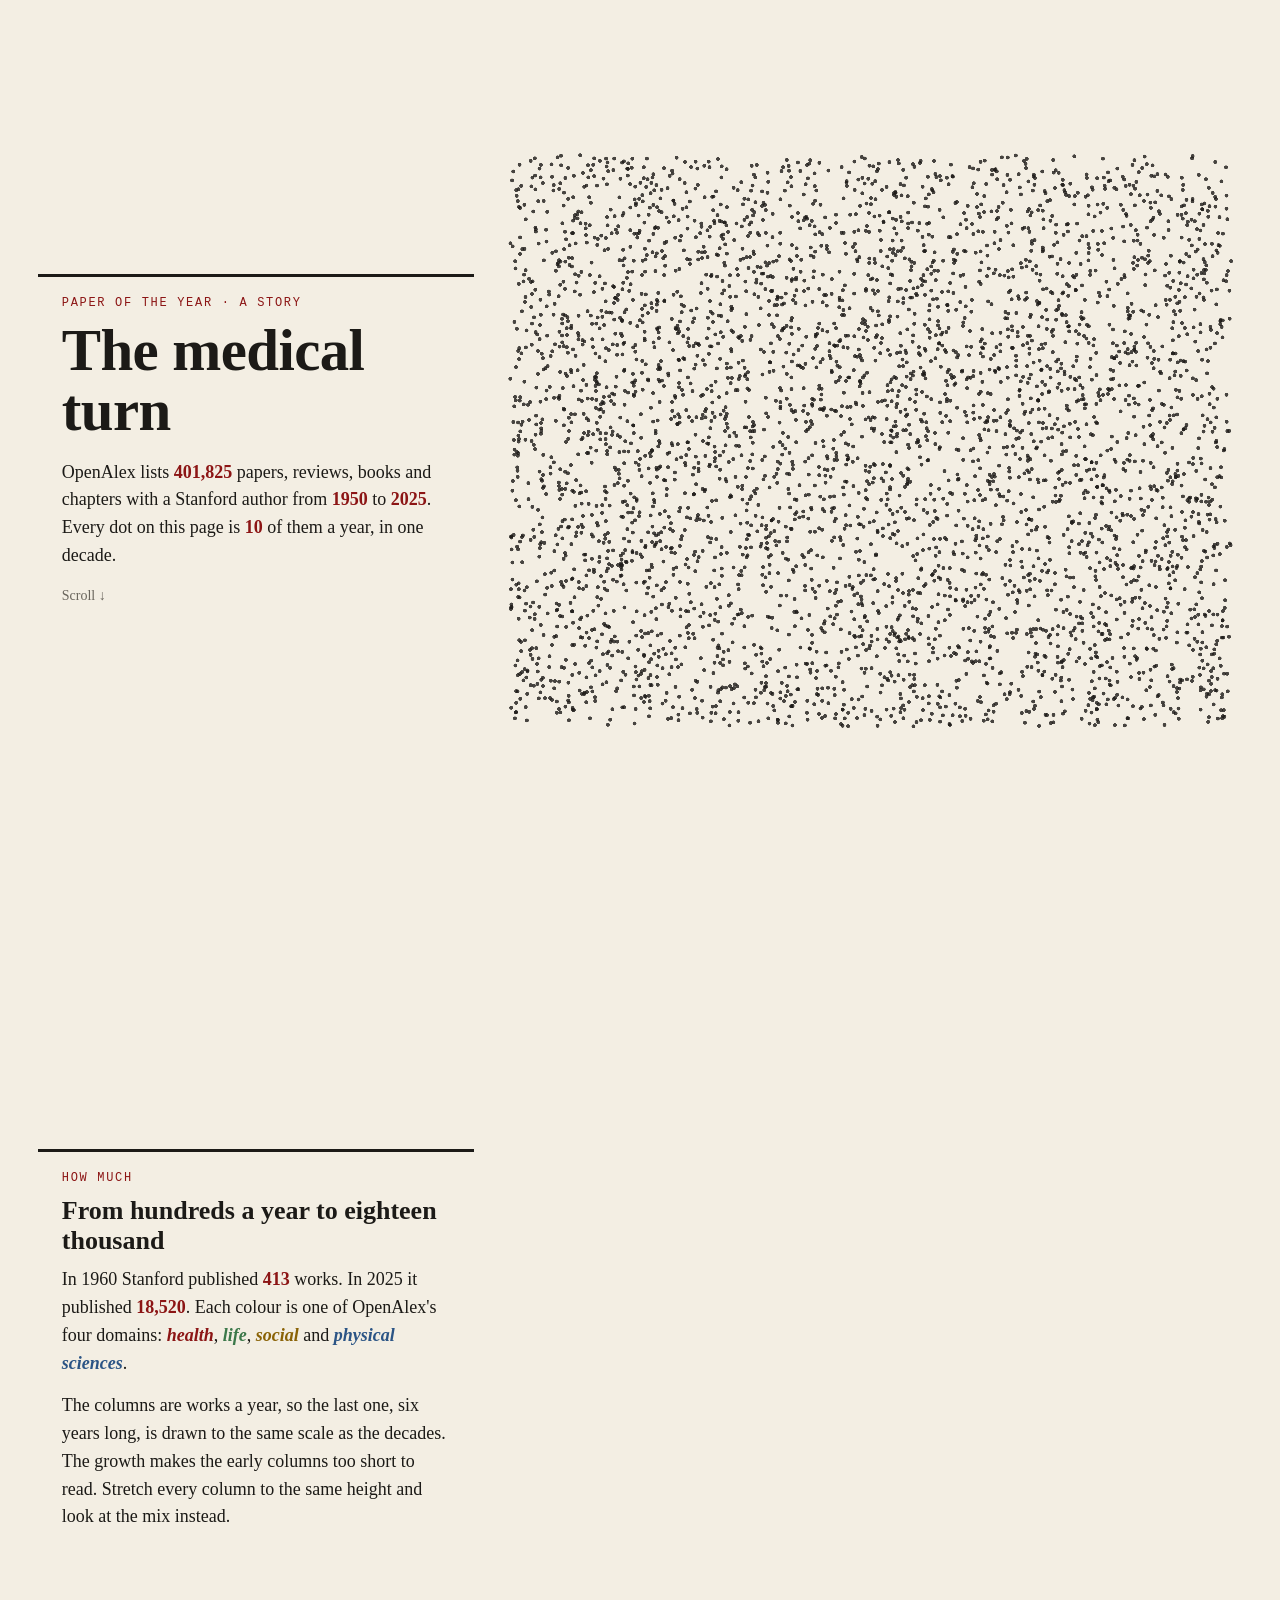
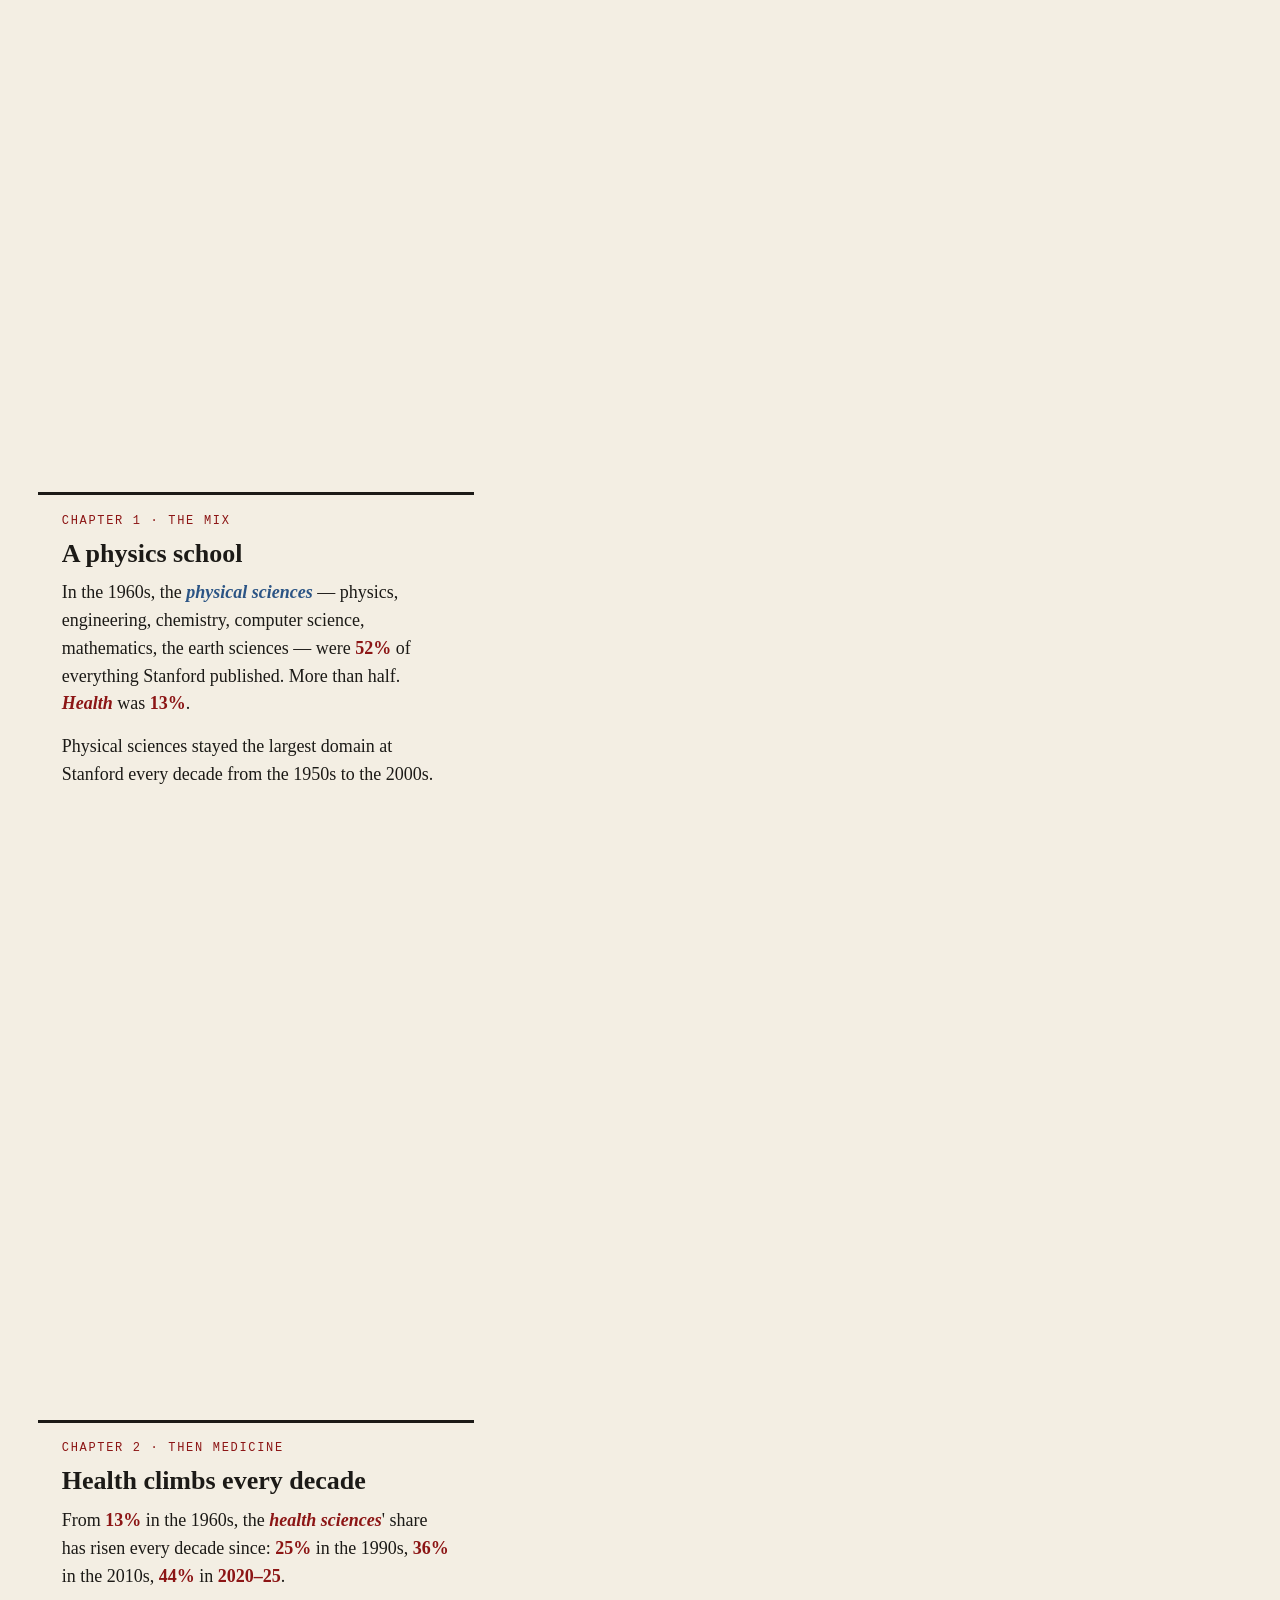
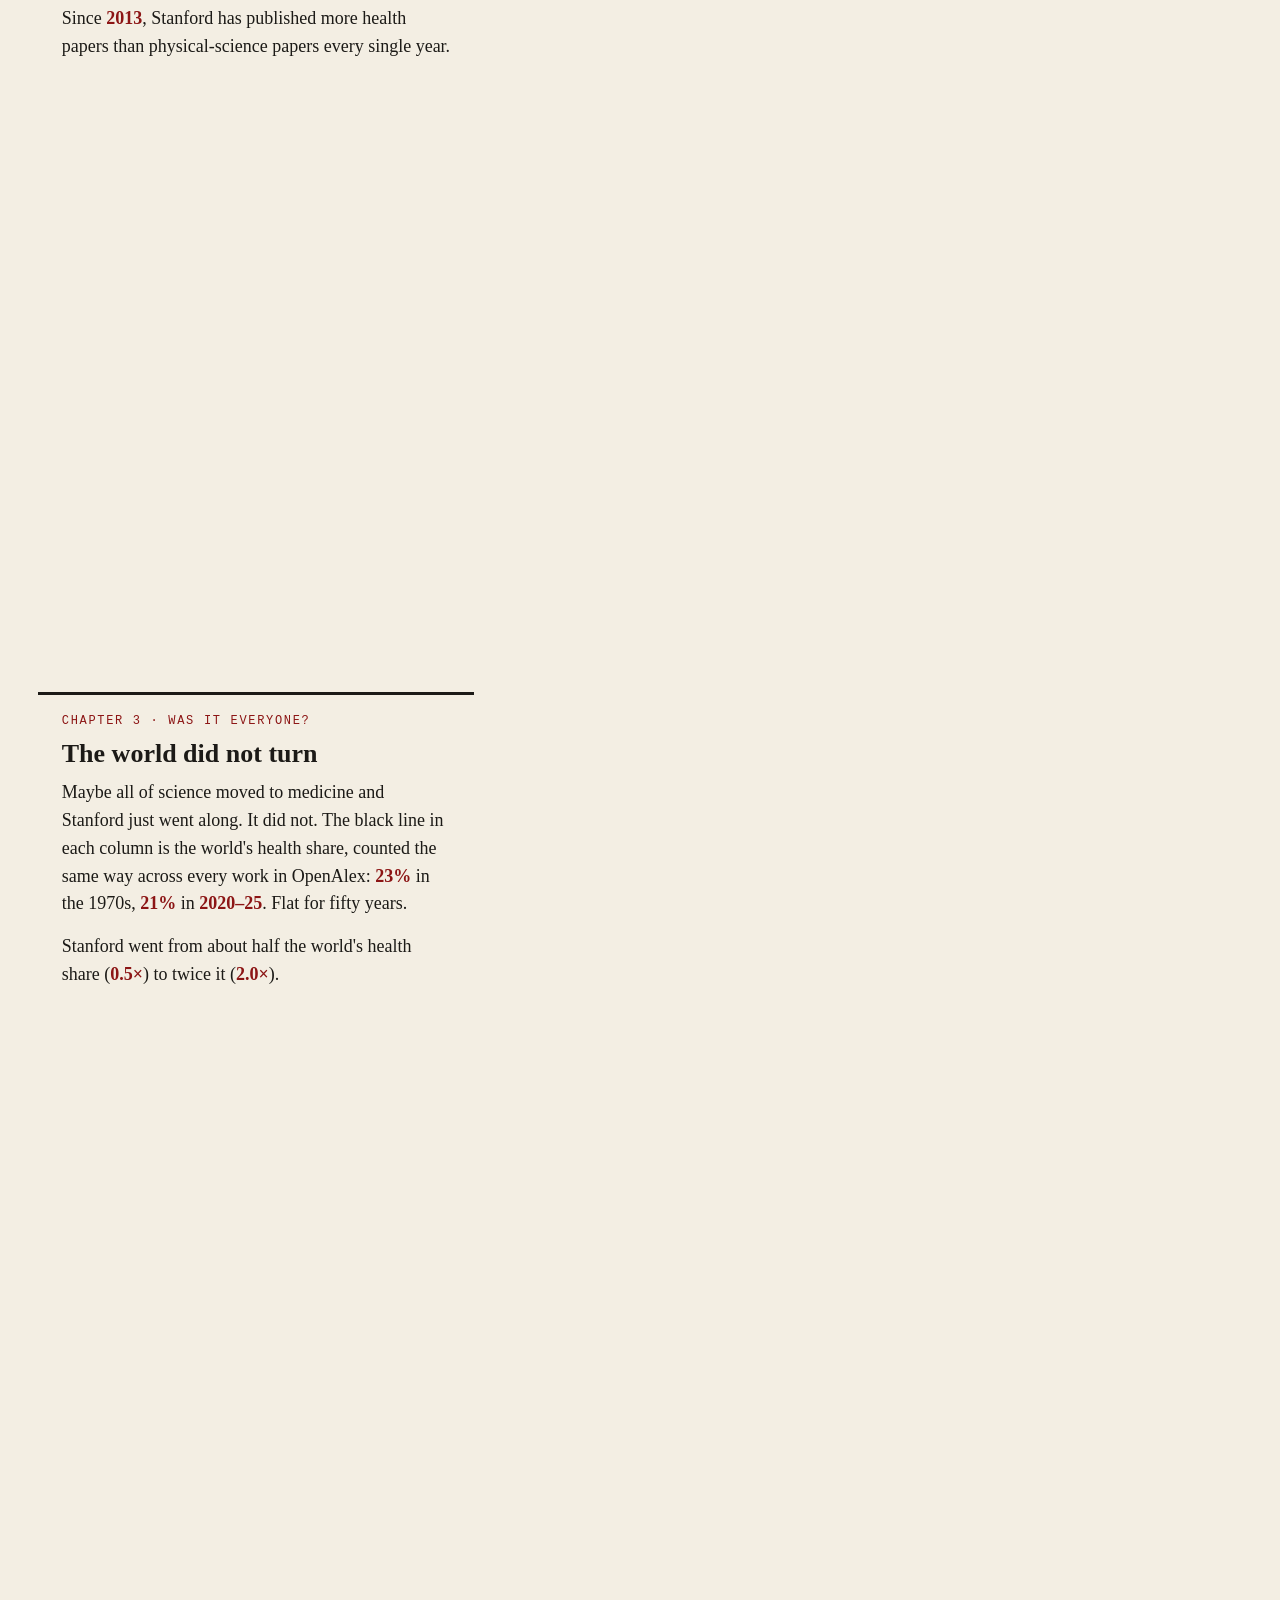
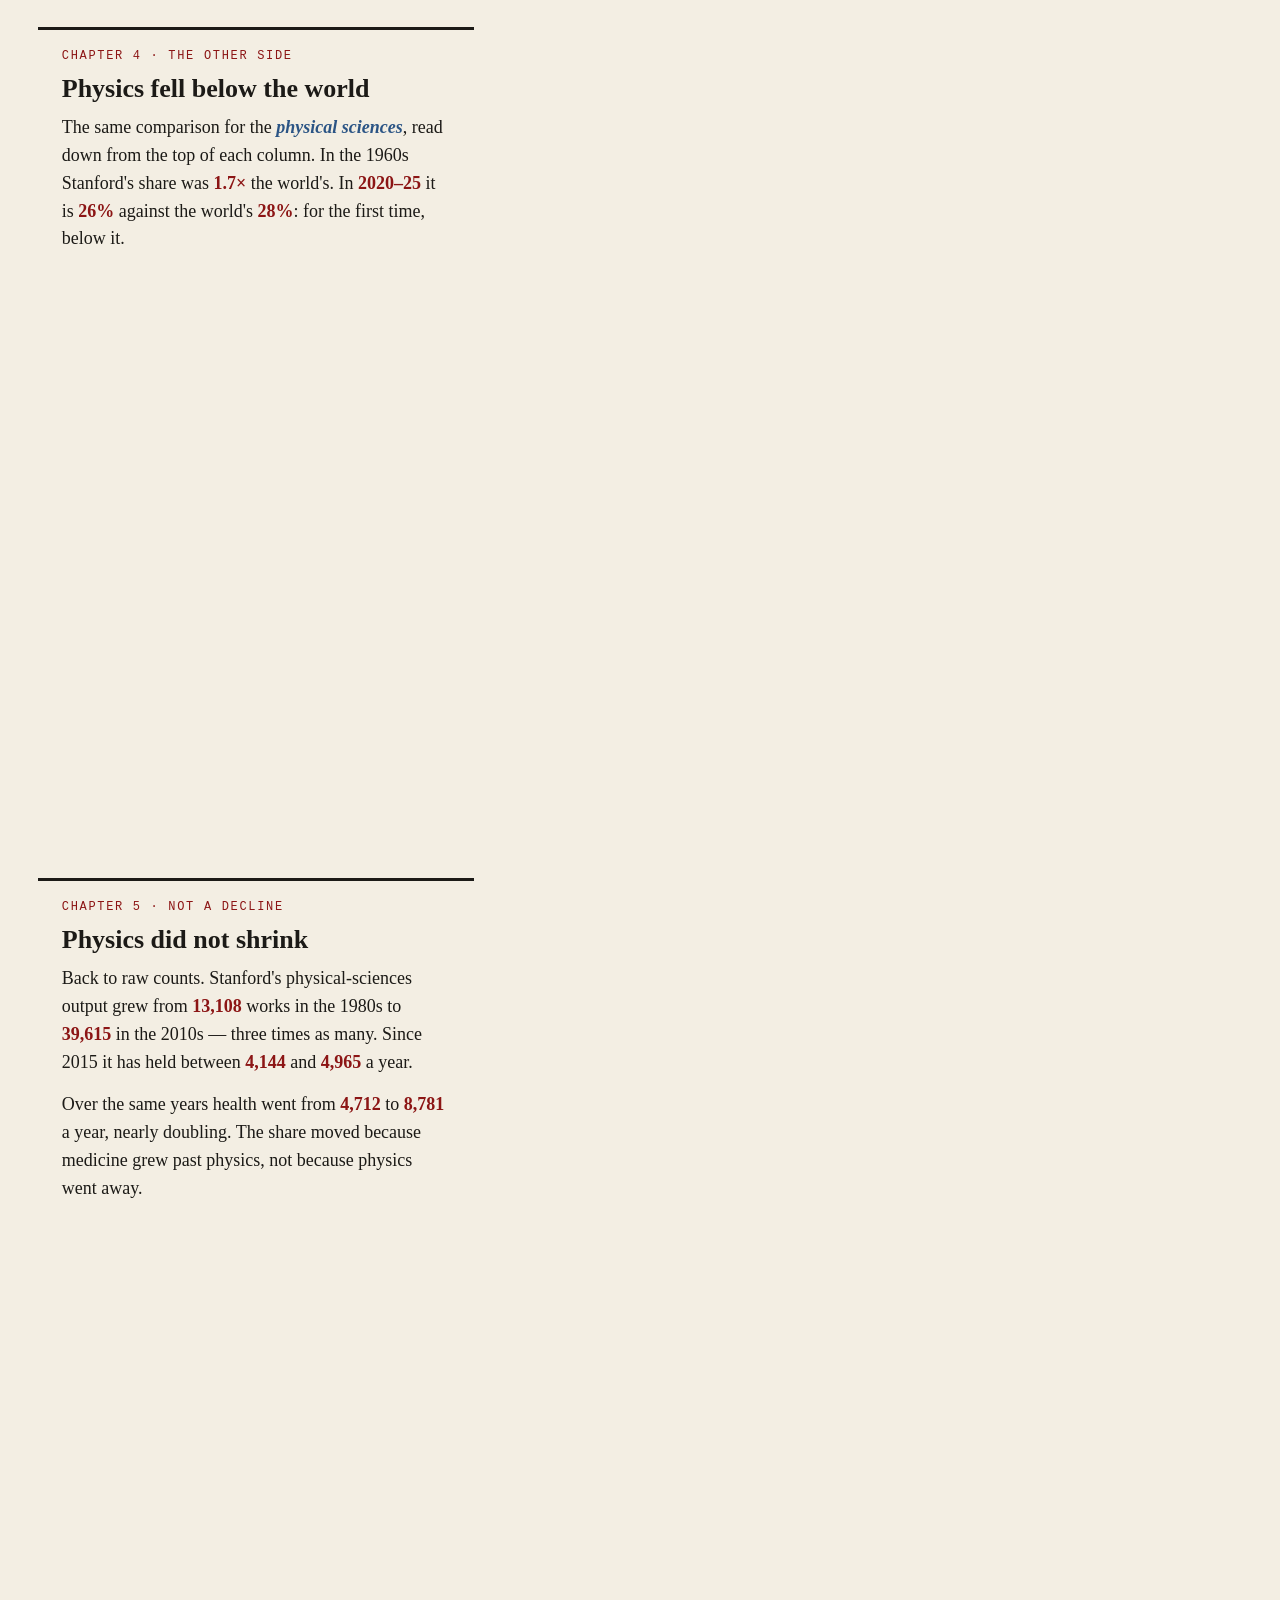
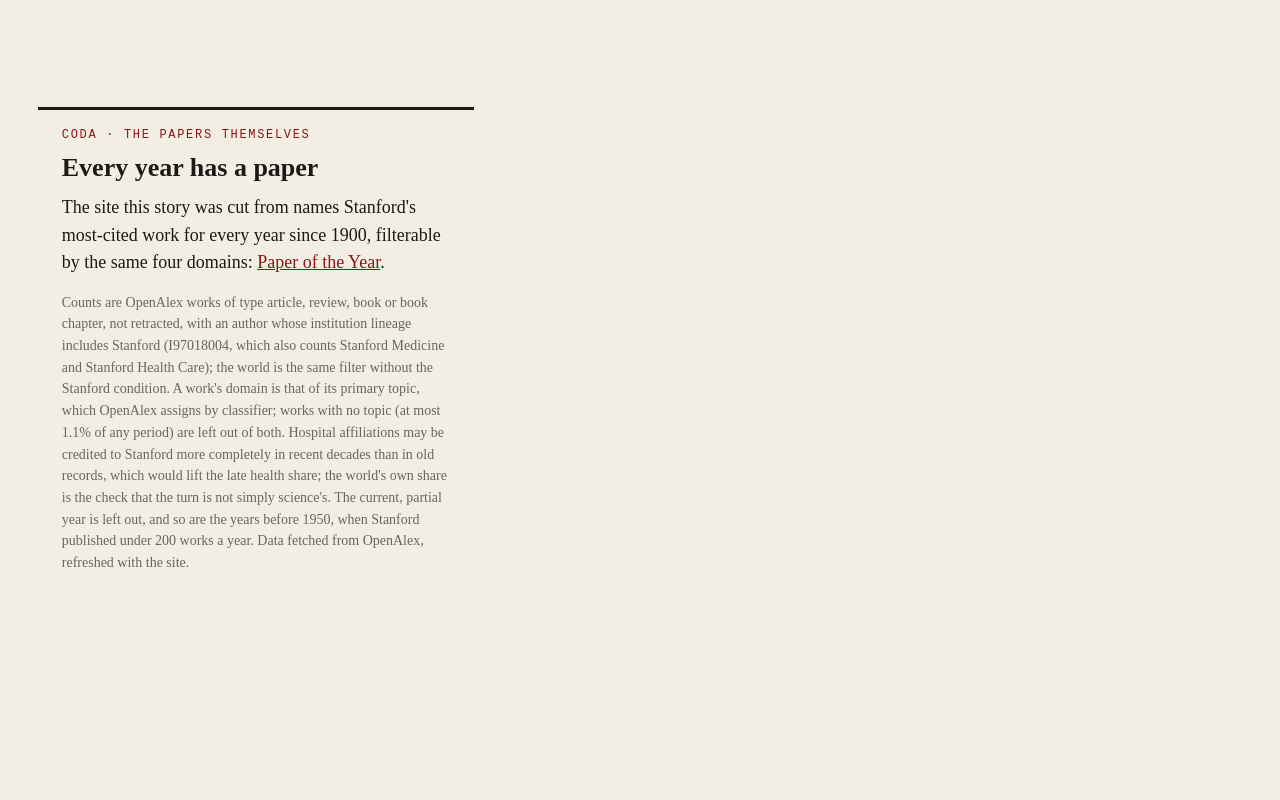
==== story/index.html @ d5e27809 "Update Paper of the Year 2026-11-16 🤖 Generated with [Claude Code](https://claude.com/claude-code)" ====
<!doctype html>
<html lang="en">
<head>
<meta charset="utf-8">
<meta name="viewport" content="width=device-width, initial-scale=1">
<title>The Medical Turn · how Stanford's research moved from physics to health</title>
<meta name="description" content="A scrolling story: Stanford's research since 1950, by field. Physical sciences were half of Stanford in the 1960s; health is the largest share now — twice the world's — and the world did not make the same turn.">
<link rel="stylesheet" href="style.css">
</head>
<body>
<div id="plot" aria-hidden="true"><div id="axes"></div></div>
<canvas id="gl" aria-hidden="true"></canvas>
<p id="err" role="alert"></p>
<main>

<section class="step" data-kind="field"><div>
  <p class="kicker">Paper of the Year · a story</p>
  <h1>The medical turn</h1>
  <p>OpenAlex lists <b data-fact="total"></b> papers, reviews, books and chapters with a
  Stanford author from <b data-fact="first"></b> to <b data-fact="last"></b>. Every dot
  on this page is <b data-fact="unit"></b> of them a year, in one decade.</p>
  <p class="small">Scroll ↓</p>
</div></section>

<section class="step" data-kind="counts"><div>
  <p class="kicker">How much</p>
  <h2>From hundreds a year to eighteen thousand</h2>
  <p>In 1960 Stanford published <b data-fact="yt:1960"></b> works. In 2025 it published
  <b data-fact="yt:2025"></b>. Each colour is one of OpenAlex's four domains:
  <span class="w he">health</span>, <span class="w li">life</span>,
  <span class="w so">social</span> and <span class="w ph">physical sciences</span>.</p>
  <p>The columns are works a year, so the last one, six years long, is drawn to the same
  scale as the decades. The growth makes the early columns too short to read. Stretch every column to the
  same height and look at the mix instead.</p>
</div></section>

<section class="step" data-kind="share"><div>
  <p class="kicker">Chapter 1 · The mix</p>
  <h2>A physics school</h2>
  <p>In the 1960s, the <span class="w ph">physical sciences</span> — physics, engineering,
  chemistry, computer science, mathematics, the earth sciences — were
  <b data-fact="share:3:1960s"></b> of everything Stanford published. More than half.
  <span class="w he">Health</span> was <b data-fact="share:4:1960s"></b>.</p>
  <p>Physical sciences stayed the largest domain at Stanford every decade from the 1950s to
  the 2000s.</p>
</div></section>

<section class="step" data-kind="health"><div>
  <p class="kicker">Chapter 2 · Then medicine</p>
  <h2>Health climbs every decade</h2>
  <p>From <b data-fact="share:4:1960s"></b> in the 1960s, the
  <span class="w he">health sciences</span>' share has risen every decade since:
  <b data-fact="share:4:1990s"></b> in the 1990s, <b data-fact="share:4:2010s"></b> in the
  2010s, <b data-fact="share:4:2020–25"></b> in <b data-fact="lastp"></b>.</p>
  <p>Since <b data-fact="overtake"></b>, Stanford has published more health papers than
  physical-science papers every single year.</p>
</div></section>

<section class="step" data-kind="world"><div>
  <p class="kicker">Chapter 3 · Was it everyone?</p>
  <h2>The world did not turn</h2>
  <p>Maybe all of science moved to medicine and Stanford just went along. It did not. The
  black line in each column is the world's health share, counted the same way across every
  work in OpenAlex: <b data-fact="wshare:4:1970s"></b> in the 1970s,
  <b data-fact="wshare:4:2020–25"></b> in <b data-fact="lastp"></b>. Flat for fifty years.</p>
  <p>Stanford went from about half the world's health share
  (<b data-fact="ratio:4:1960s"></b>) to twice it (<b data-fact="ratio:4:2020–25"></b>).</p>
</div></section>

<section class="step" data-kind="phys-world"><div>
  <p class="kicker">Chapter 4 · The other side</p>
  <h2>Physics fell below the world</h2>
  <p>The same comparison for the <span class="w ph">physical sciences</span>, read down from
  the top of each column. In the 1960s Stanford's share was <b data-fact="ratio:3:1960s"></b>
  the world's. In <b data-fact="lastp"></b> it is <b data-fact="share:3:2020–25"></b>
  against the world's <b data-fact="wshare:3:2020–25"></b>: for the first time, below it.</p>
</div></section>

<section class="step" data-kind="phys-counts"><div>
  <p class="kicker">Chapter 5 · Not a decline</p>
  <h2>Physics did not shrink</h2>
  <p>Back to raw counts. Stanford's physical-sciences output grew from
  <b data-fact="pc:3:1980s"></b> works in the 1980s to <b data-fact="pc:3:2010s"></b> in the
  2010s — three times as many. Since 2015 it has held between <b data-fact="ymin:3:2015:2025"></b>
  and <b data-fact="ymax:3:2015:2025"></b> a year.</p>
  <p>Over the same years health went from <b data-fact="yc:2015:4"></b> to
  <b data-fact="yc:2025:4"></b> a year, nearly doubling. The share moved because medicine
  grew past physics, not because physics went away.</p>
</div></section>

<section class="step" data-kind="share"><div>
  <p class="kicker">Coda · The papers themselves</p>
  <h2>Every year has a paper</h2>
  <p>The site this story was cut from names Stanford's most-cited work for every year
  since 1900, filterable by the same four domains: <a href="../">Paper of the Year</a>.</p>
  <p class="small">Counts are OpenAlex works of type article, review, book or book chapter,
  not retracted, with an author whose institution lineage includes Stanford
  (I97018004, which also counts Stanford Medicine and Stanford Health Care); the world is
  the same filter without the Stanford condition. A work's domain is that of its primary
  topic, which OpenAlex assigns by classifier; works with no topic (at most 1.1% of
  any period) are left out of both. Hospital affiliations may be credited to Stanford more completely in recent
  decades than in old records, which would lift the late health share; the world's own
  share is the check that the turn is not simply science's. The current, partial year is
  left out, and so are the years before 1950, when Stanford published under 200 works a
  year. Data fetched from OpenAlex, refreshed with the site.</p>
</div></section>

</main>
<script type="module" src="story.js"></script>
</body>
</html>
---- story/style.css ----
:root { --paper: #f3eee3; --ink: #1c1a17; --mute: #6a655d; --red: #8c1515; --ph: #2b5485; --so: #8a6206; --li: #3b7849; }
* { box-sizing: border-box; }
html { background: var(--paper); color: var(--ink); }
body { margin: 0; font: 18px/1.55 Georgia, 'Times New Roman', serif; }
#gl { position: fixed; inset: 0; pointer-events: none; z-index: 1; }
/* The plot box: the GL layer draws into this rectangle; the axes sit on it. */
#plot { position: fixed; z-index: 0; pointer-events: none;
  left: 40vw; right: 4vw; top: 14vh; bottom: 16vh; }
#axes { position: absolute; inset: 0; transition: opacity .15s; z-index: 2; }
#axes .tick { position: absolute; bottom: -1.9em; transform: translateX(-50%); white-space: nowrap;
  font: 12px/1 ui-monospace, Menlo, monospace; color: var(--mute); }
#axes .val { position: absolute; top: calc(10% - 1.6em); transform: translateX(-50%);
  font: 700 13px/1 ui-monospace, Menlo, monospace; color: var(--red); }
#axes .val.phys { color: var(--ph); }
#axes .mark { position: absolute; height: 0; border-top: 2px solid var(--ink); transform: translateY(1px); }
#axes .unit { position: absolute; right: 0; bottom: -3.6em; font: 12px/1 ui-monospace, Menlo, monospace; color: var(--mute); }
main { position: relative; z-index: 3; width: 34vw; margin-left: 3vw; }
.step { min-height: 100vh; display: flex; align-items: center; }
.step > div { background: rgba(243,238,227,.94); padding: 1.1em 1.3em; border-top: 3px solid var(--ink); }
h1 { font: 700 clamp(34px, 4.6vw, 64px)/1.02 Georgia, serif; margin: 0 0 .3em; letter-spacing: -.01em; }
h2 { font: 700 26px/1.15 Georgia, serif; margin: 0 0 .4em; }
.kicker { font: 12px/1 ui-monospace, Menlo, monospace; letter-spacing: .14em; text-transform: uppercase; color: var(--red); margin: 0 0 1em; }
p { margin: 0 0 .8em; }
p:last-child { margin-bottom: 0; }
b[data-fact] { color: var(--red); font-variant-numeric: tabular-nums; }
.w { font-style: italic; font-weight: 700; }
.he { color: var(--red); } .ph { color: var(--ph); } .so { color: var(--so); } .li { color: var(--li); }
.small { font-size: 14px; color: var(--mute); }
a { color: var(--red); }
#err { display: none; }
body.failed #err, body.nogl #err { display: block; position: fixed; z-index: 9; left: 40vw; top: 40vh; color: var(--red); }
body.nogl #err::before { content: 'This page draws its charts with WebGL, which this browser has turned off.'; }
@media (max-width: 760px) {
  body { font-size: 16px; }
  #plot { left: 5vw; right: 5vw; top: 7vh; bottom: 60vh; }
  #axes .unit { display: none; }
  main { width: auto; margin: 0 4vw; }
  .step { align-items: flex-end; padding-bottom: 6vh; min-height: 100vh; }
  #axes .tick { font-size: 9px; }
  #axes .val { font-size: 10px; }
}
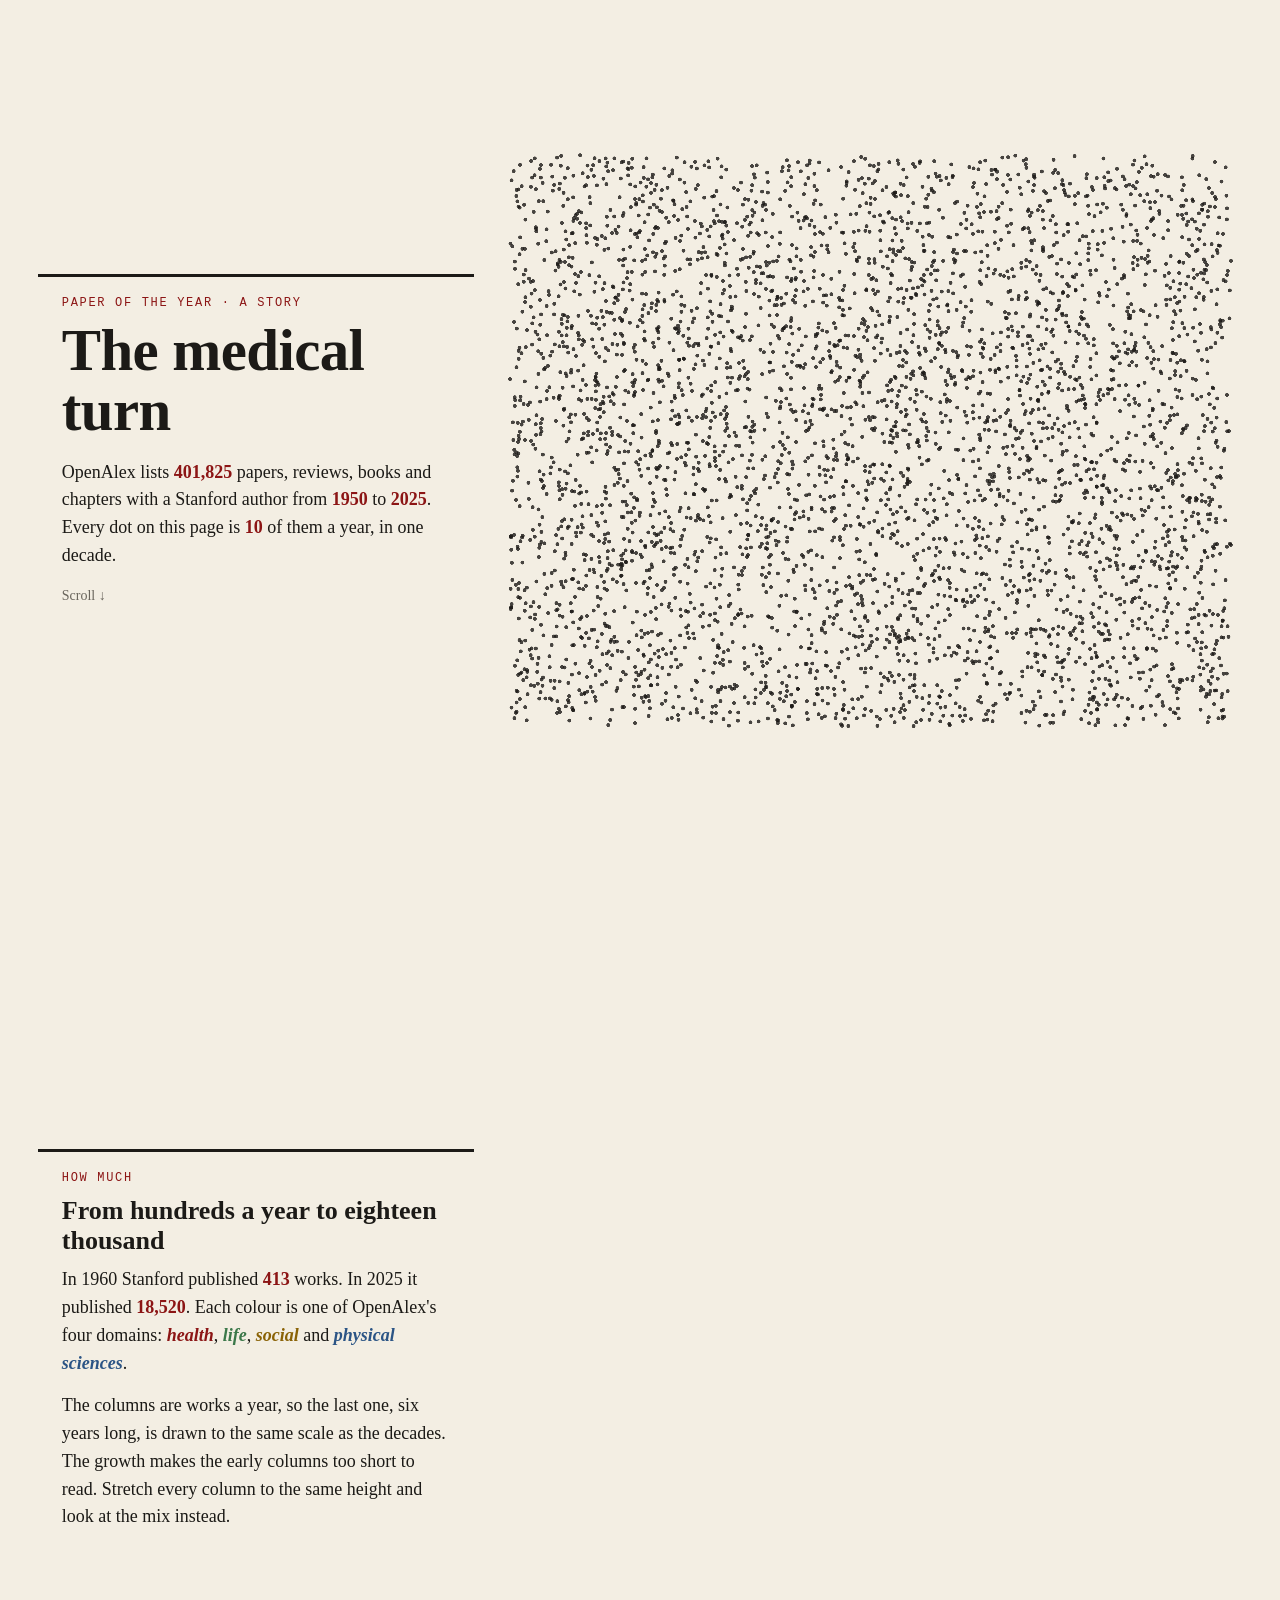
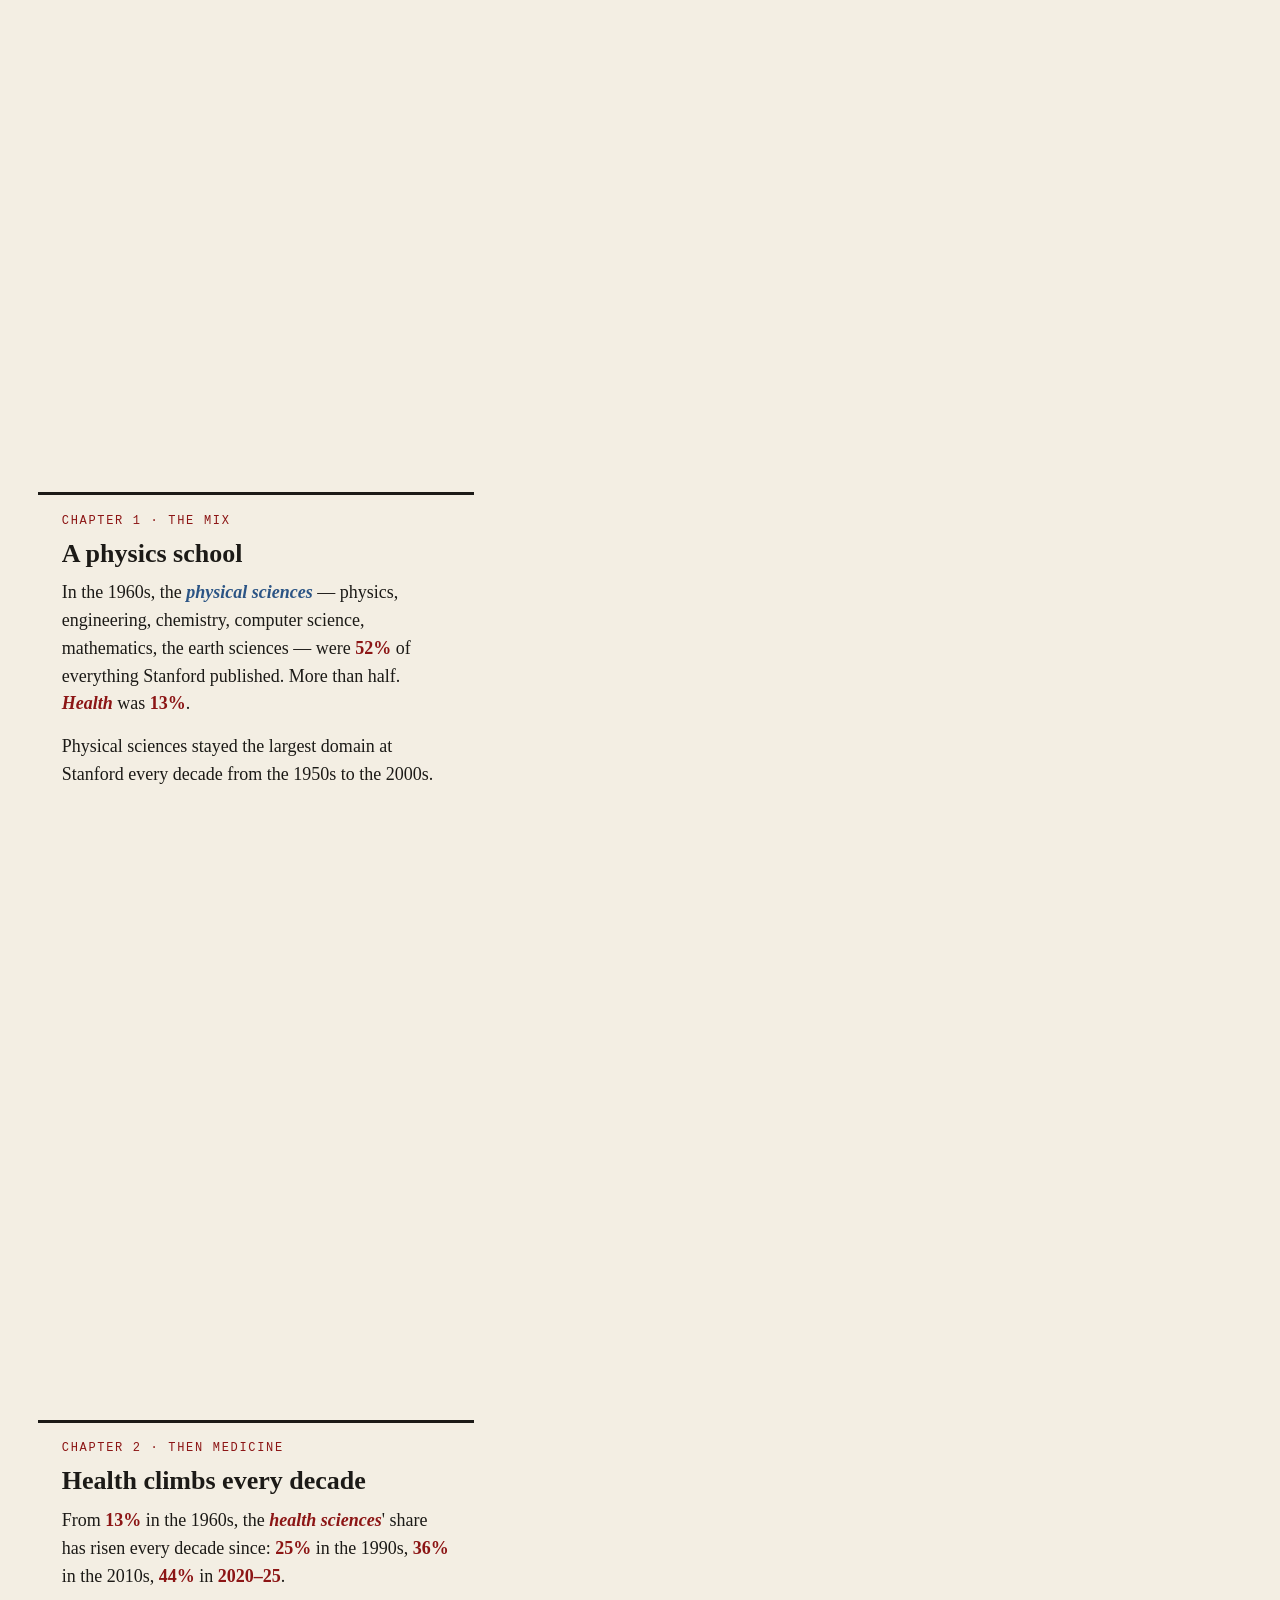
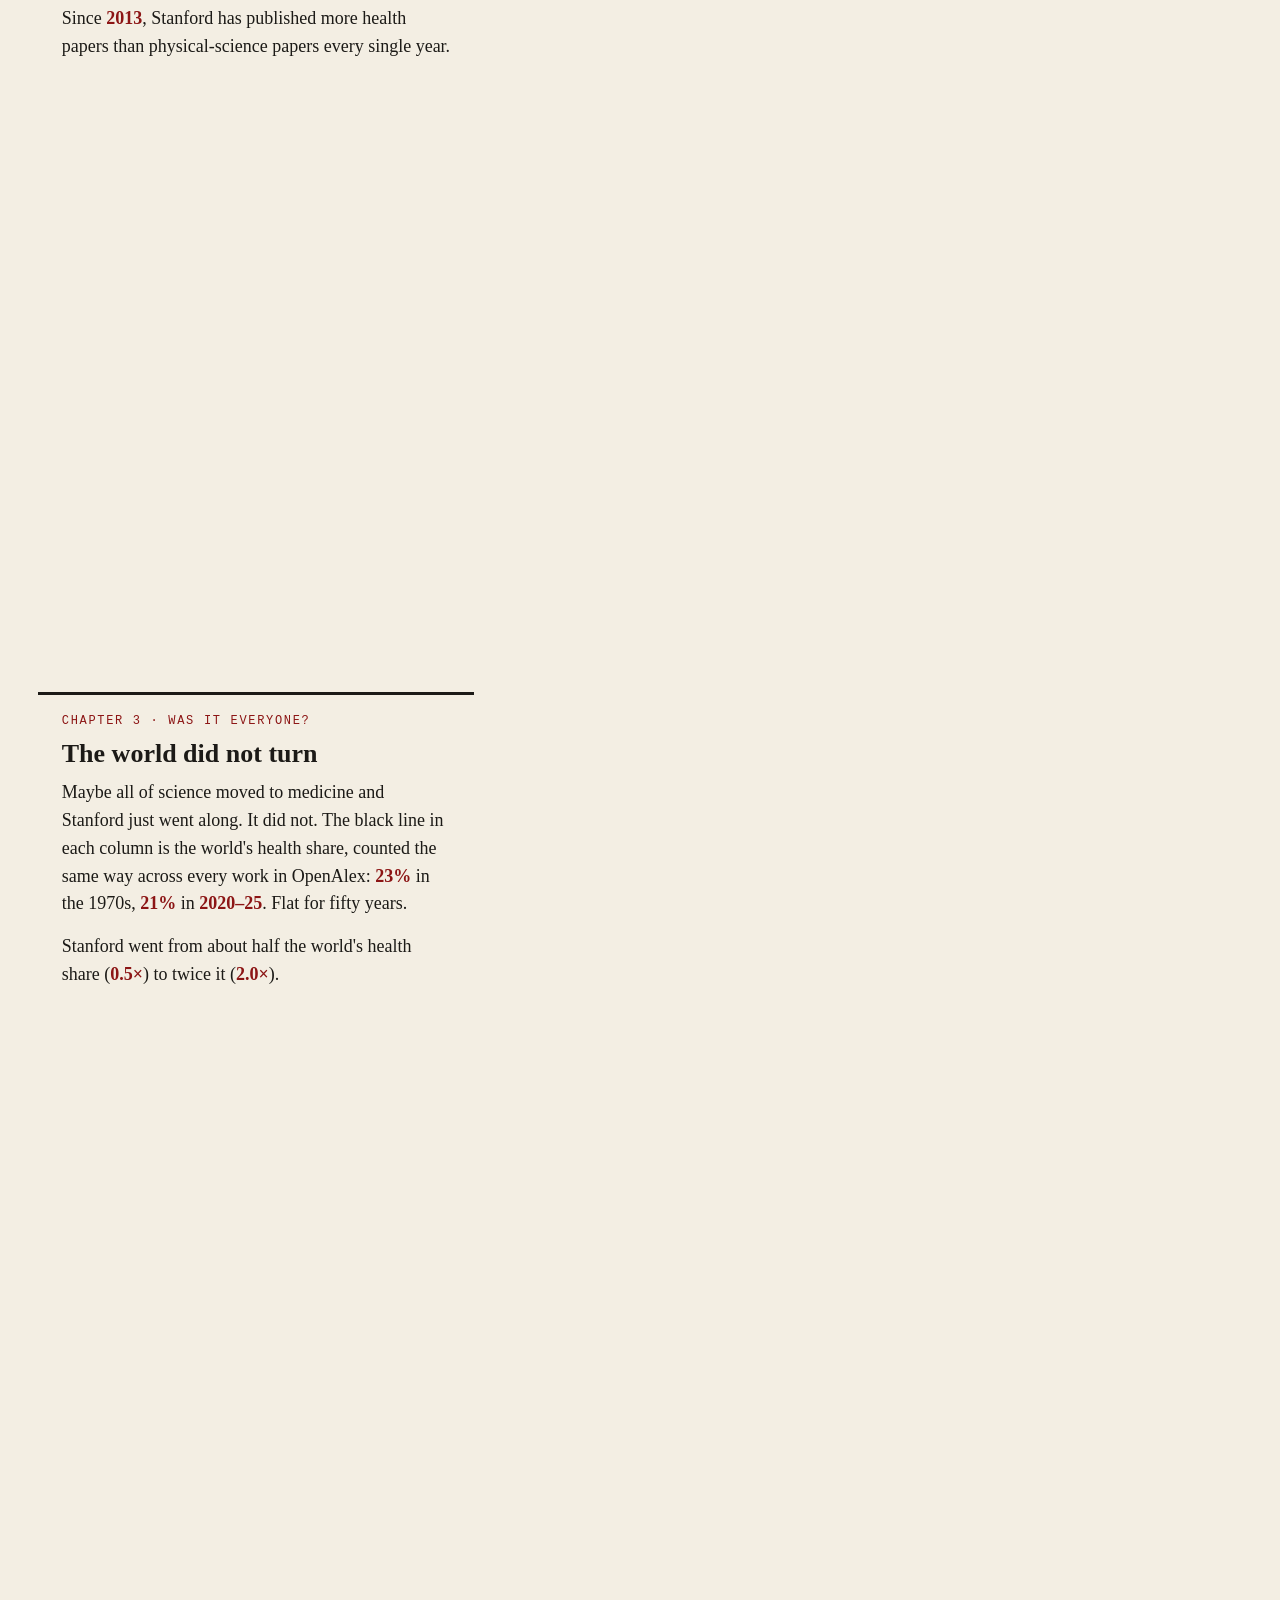
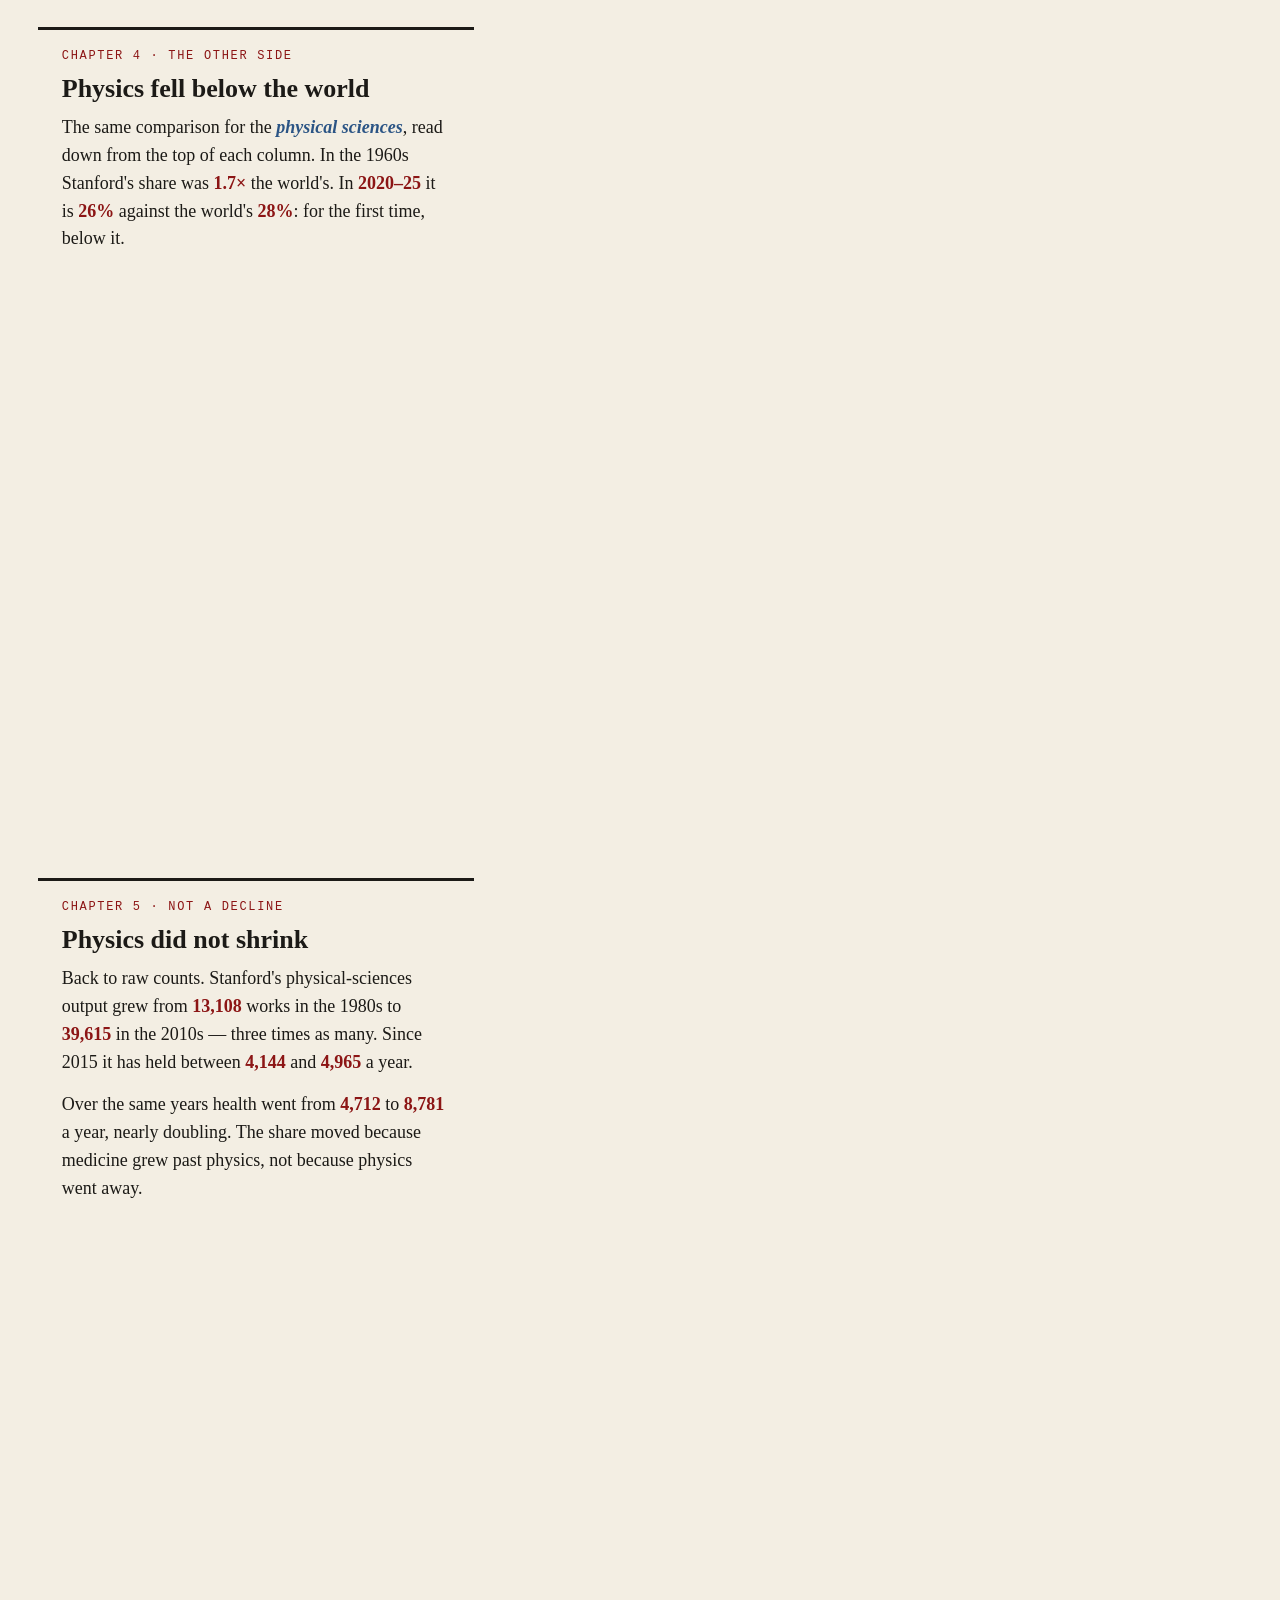
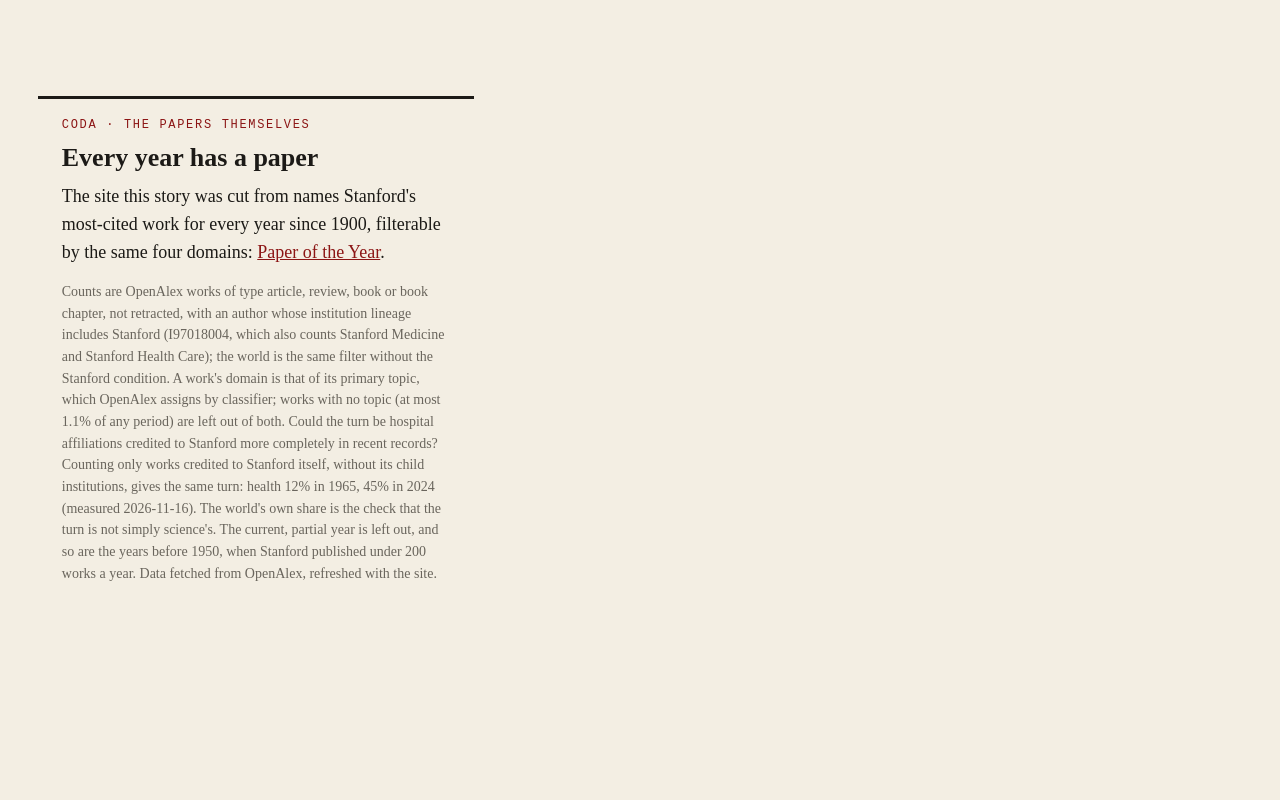
==== commit b18cc969: "Update Paper of the Year 2026-11-16 🤖 Generated with [Claude Code](https://claude.com/claude-code)" ====
--- a/story/index.html
+++ b/story/index.html
@@ -98,9 +98,10 @@
   (I97018004, which also counts Stanford Medicine and Stanford Health Care); the world is
   the same filter without the Stanford condition. A work's domain is that of its primary
   topic, which OpenAlex assigns by classifier; works with no topic (at most 1.1% of
-  any period) are left out of both. Hospital affiliations may be credited to Stanford more completely in recent
-  decades than in old records, which would lift the late health share; the world's own
-  share is the check that the turn is not simply science's. The current, partial year is
+  any period) are left out of both. Could the turn be hospital affiliations credited to Stanford more completely in
+  recent records? Counting only works credited to Stanford itself, without its child
+  institutions, gives the same turn: health 12% in 1965, 45% in 2024 (measured
+  2026-11-16). The world's own share is the check that the turn is not simply science's. The current, partial year is
   left out, and so are the years before 1950, when Stanford published under 200 works a
   year. Data fetched from OpenAlex, refreshed with the site.</p>
 </div></section>
